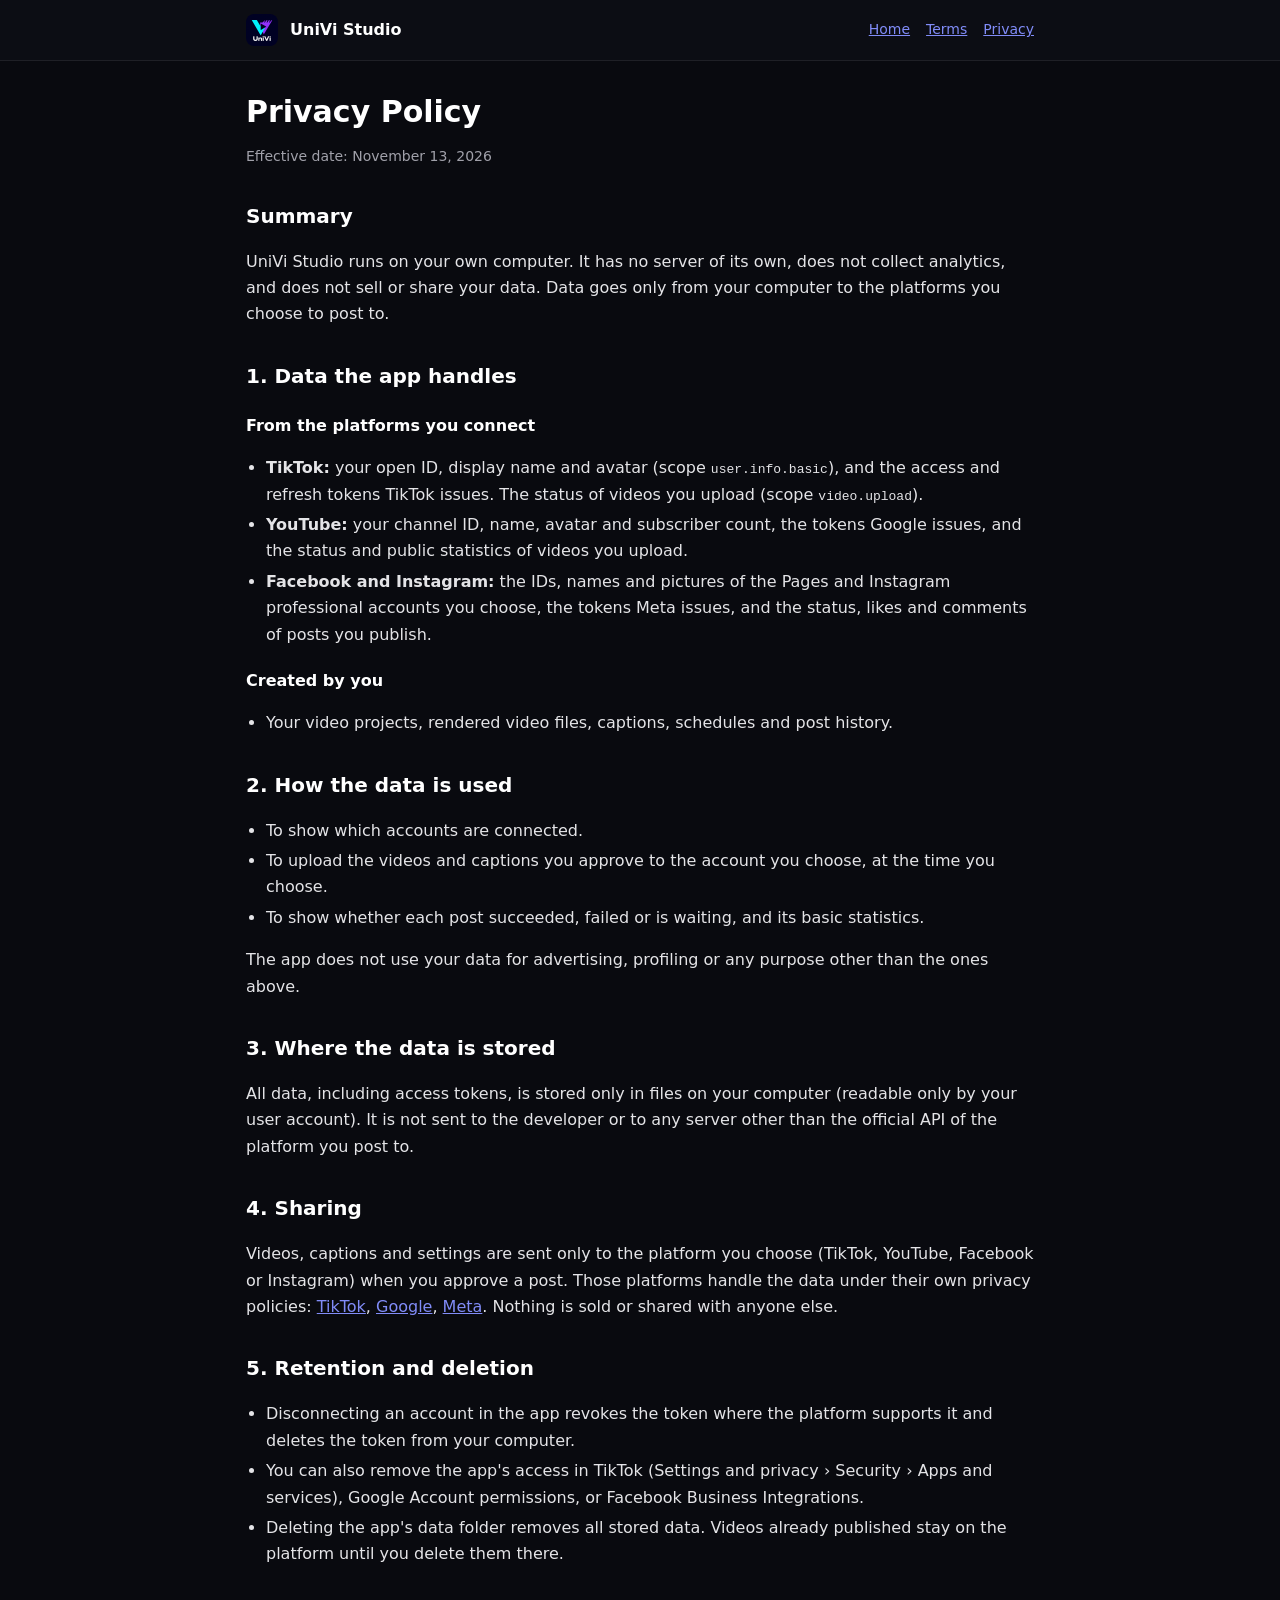
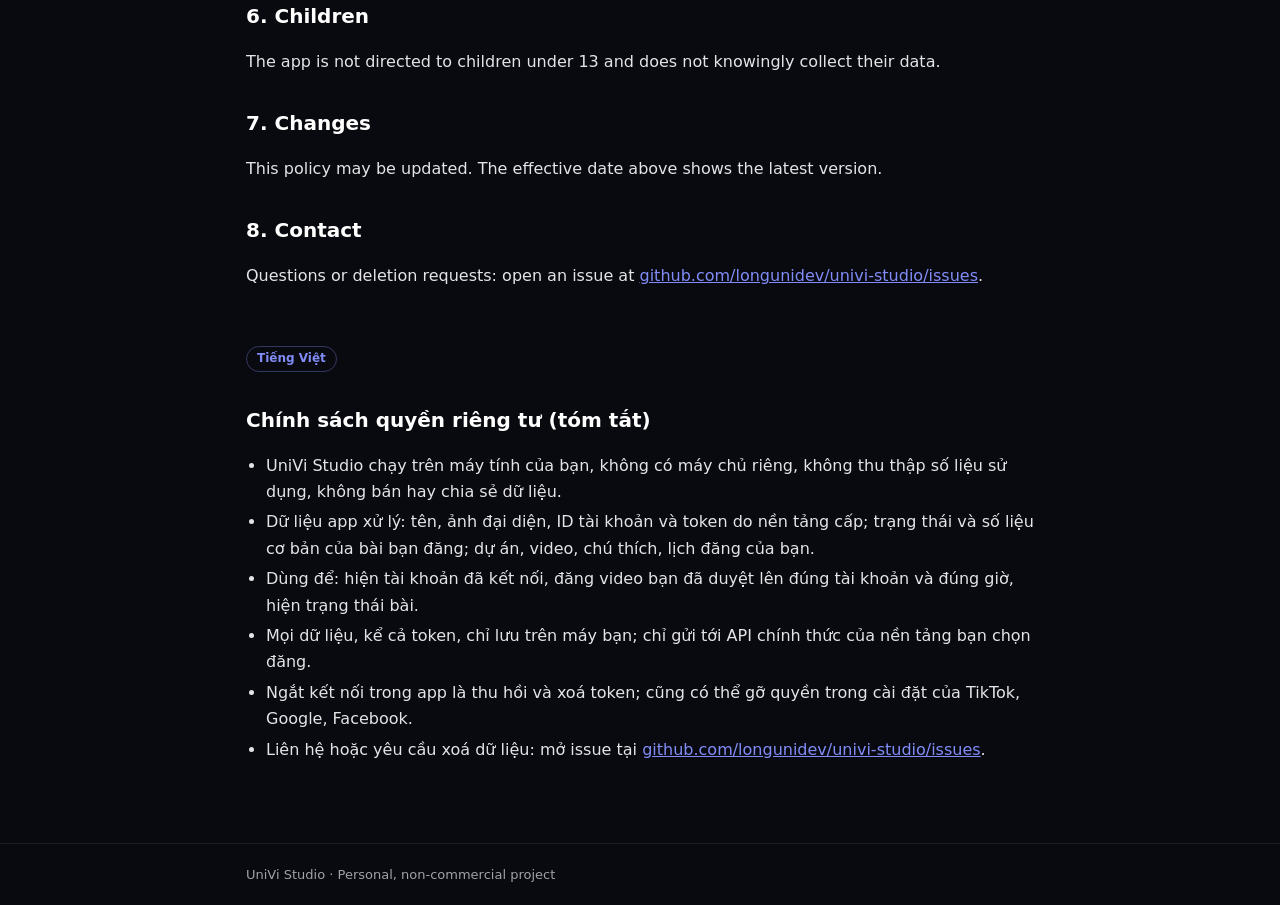
==== privacy.html @ f7f28e2b "Add UniVi Studio home, terms of service and privacy policy pages - Home page explains how the deskto" ====
<!doctype html>
<html lang="en">
<head>
<meta charset="utf-8">
<meta name="viewport" content="width=device-width, initial-scale=1">
<title>Privacy Policy · UniVi Studio</title>
<link rel="icon" href="logo.png">
<link rel="stylesheet" href="style.css">
</head>
<body>
<header>
  <div class="bar">
    <img src="logo.png" alt="">
    <strong>UniVi Studio</strong>
    <nav><a href="./">Home</a><a href="terms.html">Terms</a><a href="privacy.html">Privacy</a></nav>
  </div>
</header>
<main>
  <h1>Privacy Policy</h1>
  <p class="muted">Effective date: November 13, 2026</p>

  <h2>Summary</h2>
  <p>UniVi Studio runs on your own computer. It has no server of its own, does not collect analytics, and does not sell or share your data. Data goes only from your computer to the platforms you choose to post to.</p>

  <h2>1. Data the app handles</h2>
  <h3>From the platforms you connect</h3>
  <ul>
    <li><b>TikTok:</b> your open ID, display name and avatar (scope <code>user.info.basic</code>), and the access and refresh tokens TikTok issues. The status of videos you upload (scope <code>video.upload</code>).</li>
    <li><b>YouTube:</b> your channel ID, name, avatar and subscriber count, the tokens Google issues, and the status and public statistics of videos you upload.</li>
    <li><b>Facebook and Instagram:</b> the IDs, names and pictures of the Pages and Instagram professional accounts you choose, the tokens Meta issues, and the status, likes and comments of posts you publish.</li>
  </ul>
  <h3>Created by you</h3>
  <ul>
    <li>Your video projects, rendered video files, captions, schedules and post history.</li>
  </ul>

  <h2>2. How the data is used</h2>
  <ul>
    <li>To show which accounts are connected.</li>
    <li>To upload the videos and captions you approve to the account you choose, at the time you choose.</li>
    <li>To show whether each post succeeded, failed or is waiting, and its basic statistics.</li>
  </ul>
  <p>The app does not use your data for advertising, profiling or any purpose other than the ones above.</p>

  <h2>3. Where the data is stored</h2>
  <p>All data, including access tokens, is stored only in files on your computer (readable only by your user account). It is not sent to the developer or to any server other than the official API of the platform you post to.</p>

  <h2>4. Sharing</h2>
  <p>Videos, captions and settings are sent only to the platform you choose (TikTok, YouTube, Facebook or Instagram) when you approve a post. Those platforms handle the data under their own privacy policies: <a href="https://www.tiktok.com/legal/privacy-policy">TikTok</a>, <a href="https://policies.google.com/privacy">Google</a>, <a href="https://www.facebook.com/privacy/policy">Meta</a>. Nothing is sold or shared with anyone else.</p>

  <h2>5. Retention and deletion</h2>
  <ul>
    <li>Disconnecting an account in the app revokes the token where the platform supports it and deletes the token from your computer.</li>
    <li>You can also remove the app's access in TikTok (Settings and privacy › Security › Apps and services), Google Account permissions, or Facebook Business Integrations.</li>
    <li>Deleting the app's data folder removes all stored data. Videos already published stay on the platform until you delete them there.</li>
  </ul>

  <h2>6. Children</h2>
  <p>The app is not directed to children under 13 and does not knowingly collect their data.</p>

  <h2>7. Changes</h2>
  <p>This policy may be updated. The effective date above shows the latest version.</p>

  <h2>8. Contact</h2>
  <p>Questions or deletion requests: open an issue at <a href="https://github.com/longunidev/univi-studio/issues">github.com/longunidev/univi-studio/issues</a>.</p>

  <span class="lang">Tiếng Việt</span>
  <h2>Chính sách quyền riêng tư (tóm tắt)</h2>
  <ul>
    <li>UniVi Studio chạy trên máy tính của bạn, không có máy chủ riêng, không thu thập số liệu sử dụng, không bán hay chia sẻ dữ liệu.</li>
    <li>Dữ liệu app xử lý: tên, ảnh đại diện, ID tài khoản và token do nền tảng cấp; trạng thái và số liệu cơ bản của bài bạn đăng; dự án, video, chú thích, lịch đăng của bạn.</li>
    <li>Dùng để: hiện tài khoản đã kết nối, đăng video bạn đã duyệt lên đúng tài khoản và đúng giờ, hiện trạng thái bài.</li>
    <li>Mọi dữ liệu, kể cả token, chỉ lưu trên máy bạn; chỉ gửi tới API chính thức của nền tảng bạn chọn đăng.</li>
    <li>Ngắt kết nối trong app là thu hồi và xoá token; cũng có thể gỡ quyền trong cài đặt của TikTok, Google, Facebook.</li>
    <li>Liên hệ hoặc yêu cầu xoá dữ liệu: mở issue tại <a href="https://github.com/longunidev/univi-studio/issues">github.com/longunidev/univi-studio/issues</a>.</li>
  </ul>
</main>
<footer><div class="bar">UniVi Studio · Personal, non-commercial project</div></footer>
</body>
</html>
---- style.css ----
:root {
  --bg: #090a0f;
  --panel: #11121b;
  --border: rgba(255, 255, 255, 0.08);
  --text: #e4e4e7;
  --muted: #a1a1aa;
  --accent: #818cf8;
}
* { box-sizing: border-box; }
body {
  margin: 0;
  background: var(--bg);
  color: var(--text);
  font-family: "Be Vietnam Pro", system-ui, -apple-system, "Segoe UI", sans-serif;
  line-height: 1.65;
}
a { color: var(--accent); }
a:hover { color: #c7d2fe; }
header {
  border-bottom: 1px solid var(--border);
  background: #0c0d14;
}
.bar {
  max-width: 820px;
  margin: 0 auto;
  padding: 14px 16px;
  display: flex;
  align-items: center;
  gap: 12px;
  flex-wrap: wrap;
}
.bar img { width: 32px; height: 32px; border-radius: 8px; }
.bar strong { color: #fff; margin-right: auto; }
.bar nav { display: flex; gap: 16px; flex-wrap: wrap; font-size: 14px; }
main { max-width: 820px; margin: 0 auto; padding: 32px 16px 64px; }
h1 { color: #fff; font-size: 30px; line-height: 1.25; margin: 0 0 8px; }
h2 { color: #fff; font-size: 20px; margin: 32px 0 8px; }
h3 { color: #fff; font-size: 16px; margin: 20px 0 6px; }
.muted { color: var(--muted); font-size: 14px; }
.card {
  background: var(--panel);
  border: 1px solid var(--border);
  border-radius: 14px;
  padding: 18px 20px;
  margin: 16px 0;
}
.lang {
  display: inline-block;
  font-size: 12px;
  font-weight: 600;
  color: var(--accent);
  border: 1px solid rgba(129, 140, 248, 0.35);
  border-radius: 999px;
  padding: 2px 10px;
  margin-top: 40px;
}
ul { padding-left: 20px; }
li { margin: 4px 0; }
footer { border-top: 1px solid var(--border); color: var(--muted); font-size: 13px; }
footer .bar { padding: 20px 16px; }
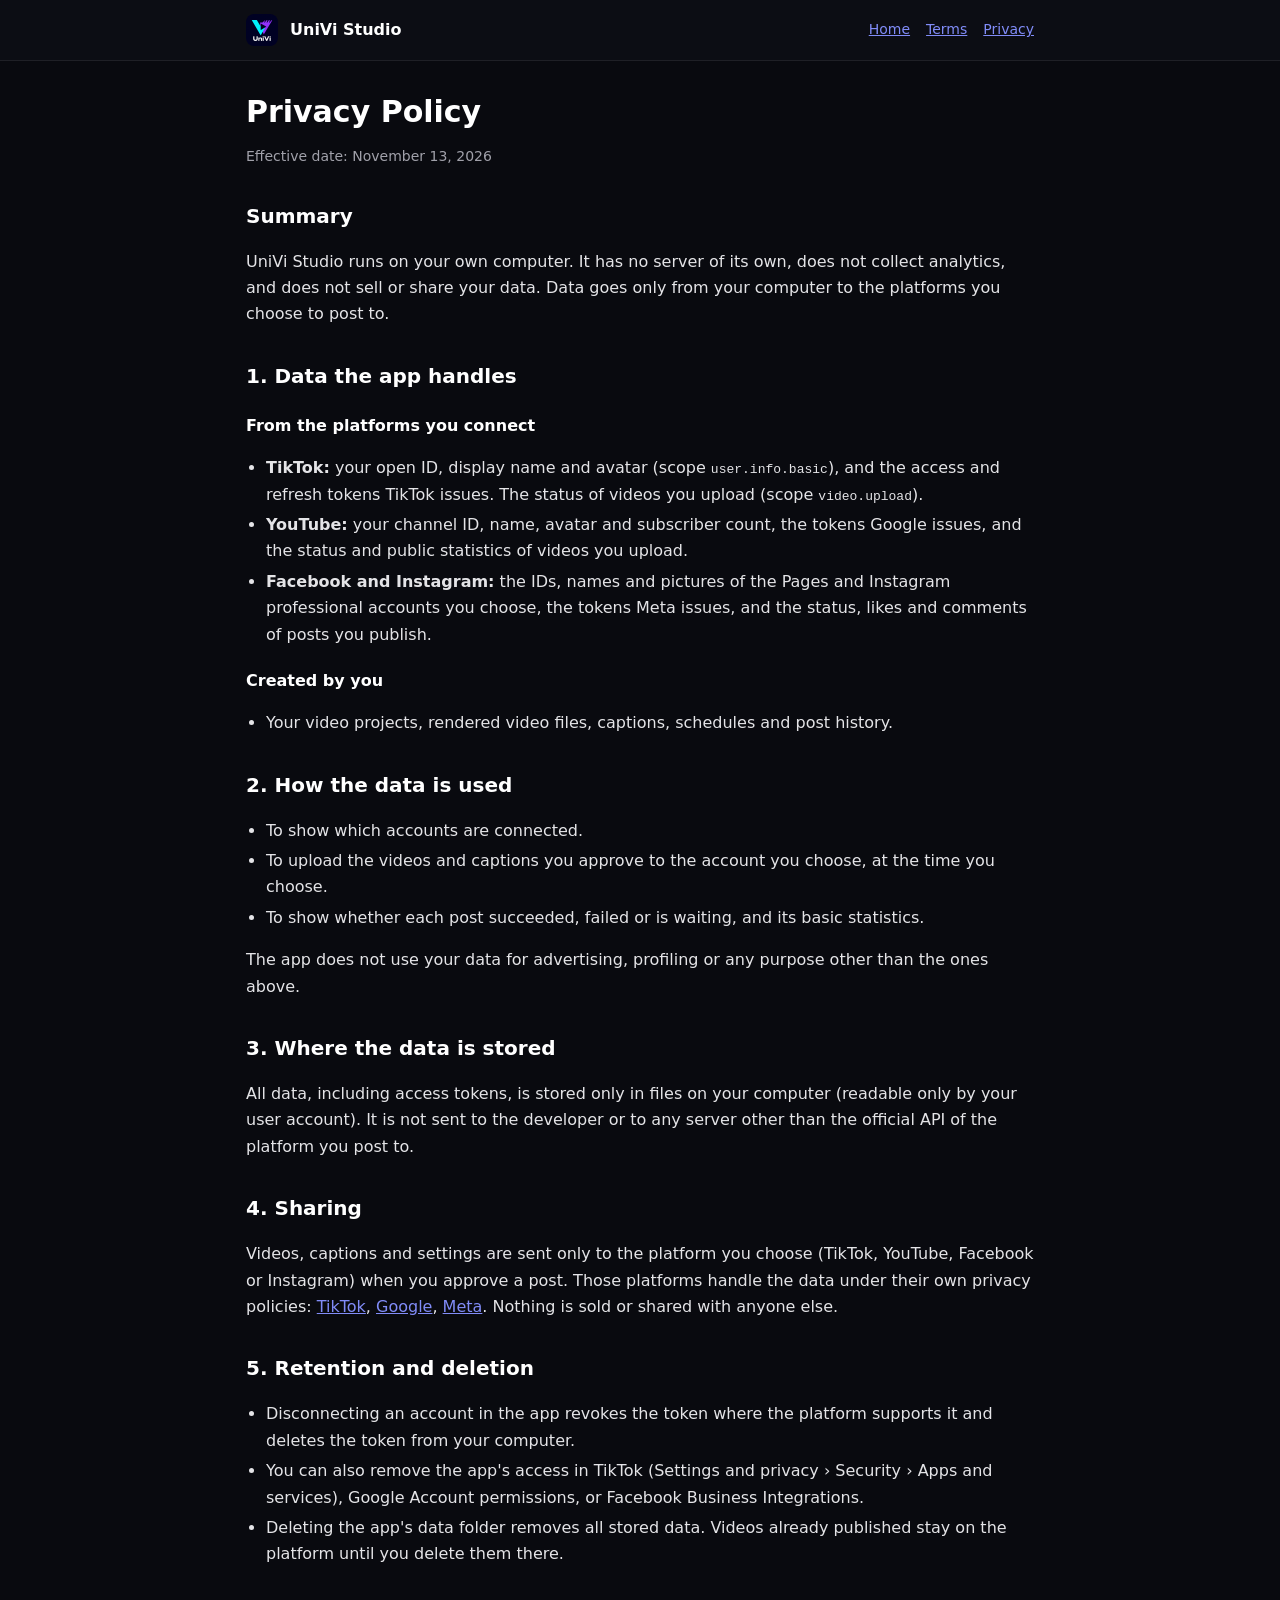
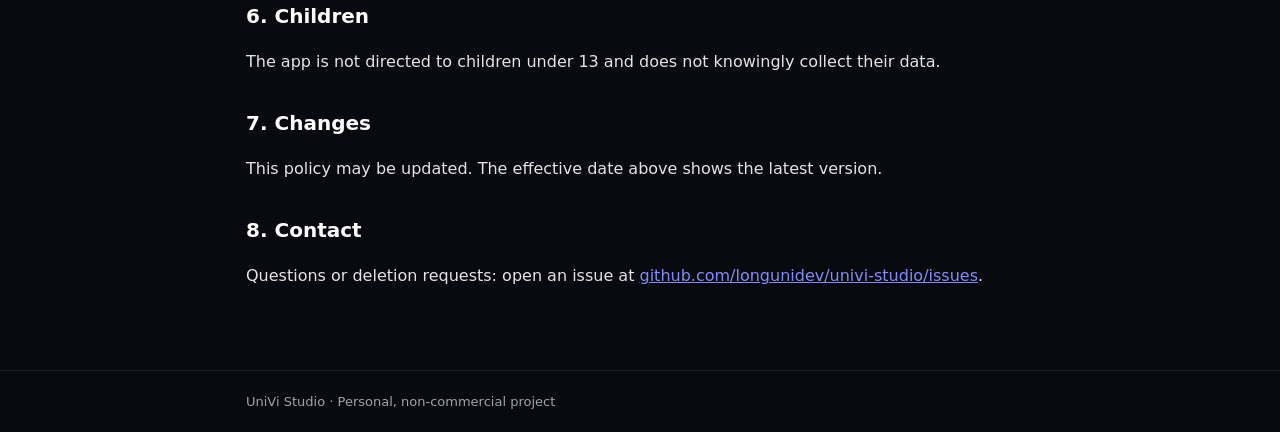
==== commit affb9a1a: "Use English only on all pages - Remove the Vietnamese summary sections from the home, terms and priv" ====
--- a/privacy.html
+++ b/privacy.html
@@ -63,17 +63,6 @@
 
   <h2>8. Contact</h2>
   <p>Questions or deletion requests: open an issue at <a href="https://github.com/longunidev/univi-studio/issues">github.com/longunidev/univi-studio/issues</a>.</p>
-
-  <span class="lang">Tiếng Việt</span>
-  <h2>Chính sách quyền riêng tư (tóm tắt)</h2>
-  <ul>
-    <li>UniVi Studio chạy trên máy tính của bạn, không có máy chủ riêng, không thu thập số liệu sử dụng, không bán hay chia sẻ dữ liệu.</li>
-    <li>Dữ liệu app xử lý: tên, ảnh đại diện, ID tài khoản và token do nền tảng cấp; trạng thái và số liệu cơ bản của bài bạn đăng; dự án, video, chú thích, lịch đăng của bạn.</li>
-    <li>Dùng để: hiện tài khoản đã kết nối, đăng video bạn đã duyệt lên đúng tài khoản và đúng giờ, hiện trạng thái bài.</li>
-    <li>Mọi dữ liệu, kể cả token, chỉ lưu trên máy bạn; chỉ gửi tới API chính thức của nền tảng bạn chọn đăng.</li>
-    <li>Ngắt kết nối trong app là thu hồi và xoá token; cũng có thể gỡ quyền trong cài đặt của TikTok, Google, Facebook.</li>
-    <li>Liên hệ hoặc yêu cầu xoá dữ liệu: mở issue tại <a href="https://github.com/longunidev/univi-studio/issues">github.com/longunidev/univi-studio/issues</a>.</li>
-  </ul>
 </main>
 <footer><div class="bar">UniVi Studio · Personal, non-commercial project</div></footer>
 </body>
--- a/style.css
+++ b/style.css
@@ -44,16 +44,6 @@
   padding: 18px 20px;
   margin: 16px 0;
 }
-.lang {
-  display: inline-block;
-  font-size: 12px;
-  font-weight: 600;
-  color: var(--accent);
-  border: 1px solid rgba(129, 140, 248, 0.35);
-  border-radius: 999px;
-  padding: 2px 10px;
-  margin-top: 40px;
-}
 ul { padding-left: 20px; }
 li { margin: 4px 0; }
 footer { border-top: 1px solid var(--border); color: var(--muted); font-size: 13px; }
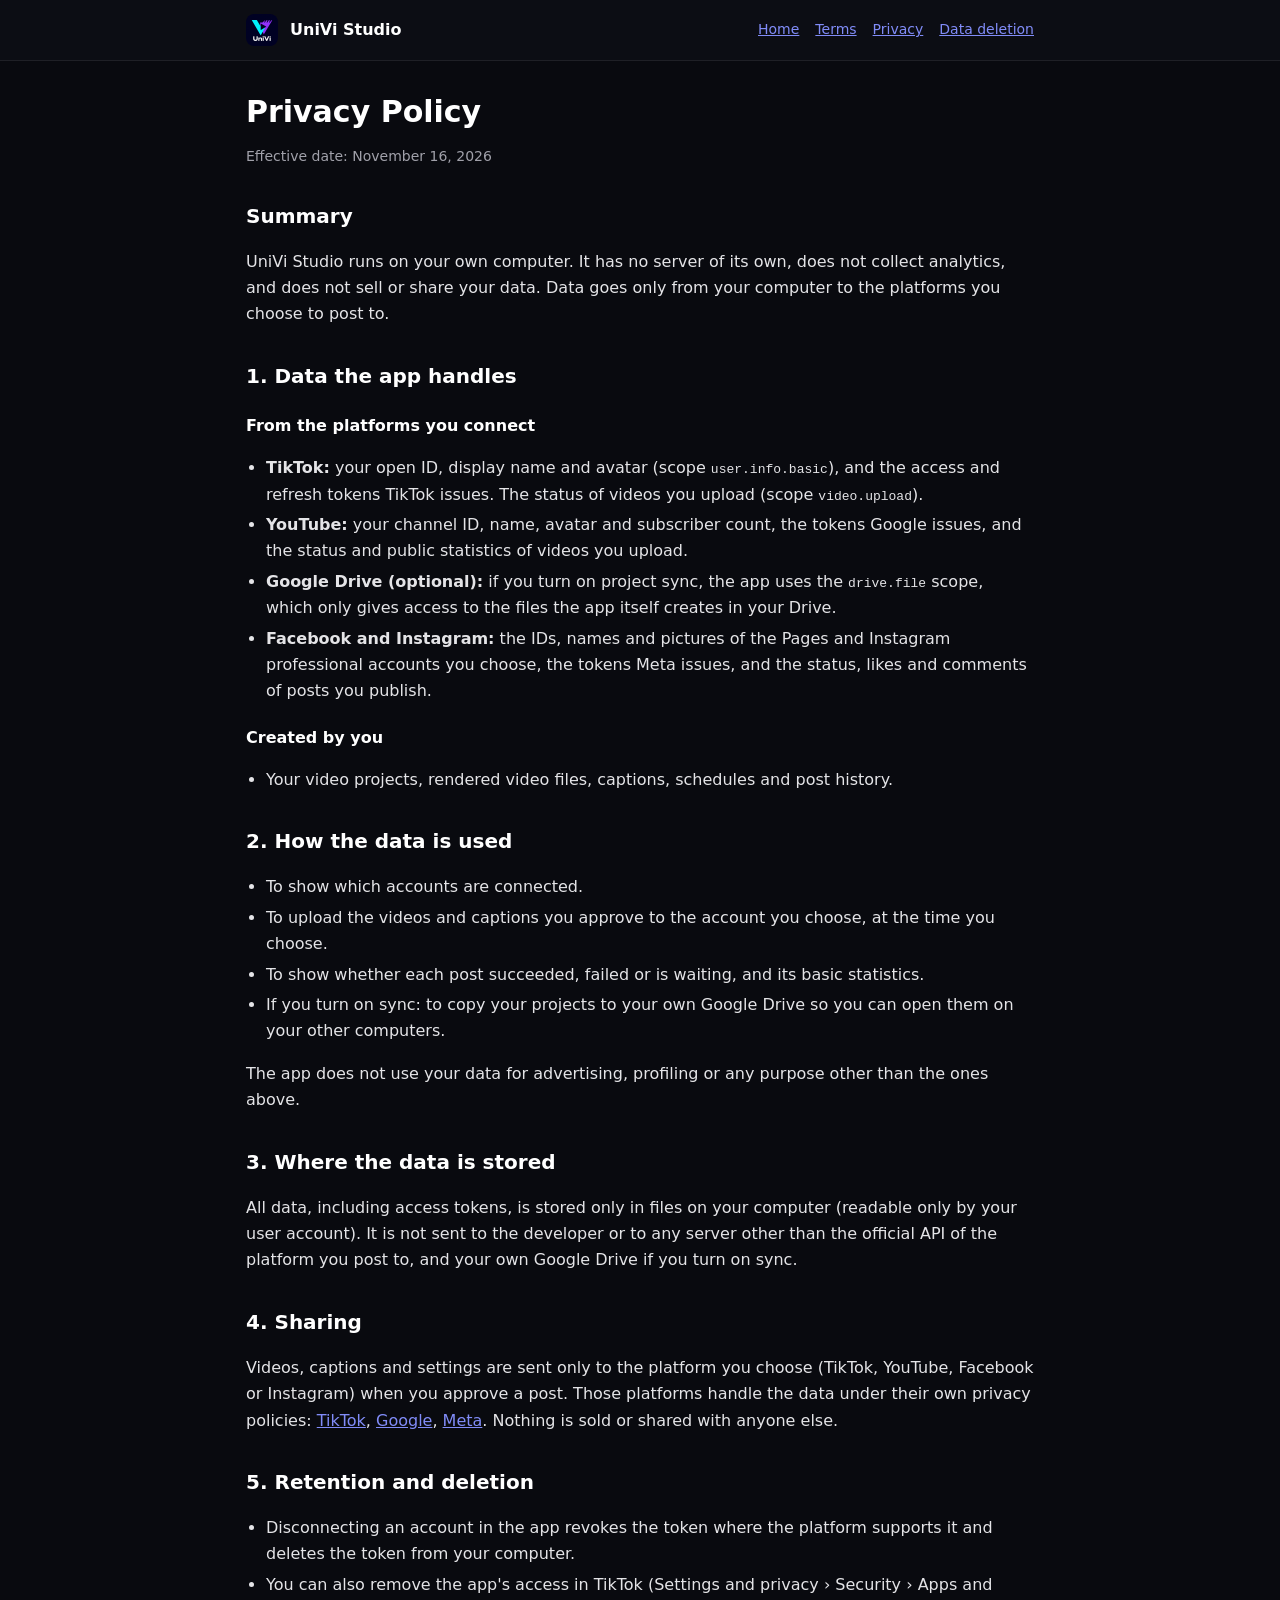
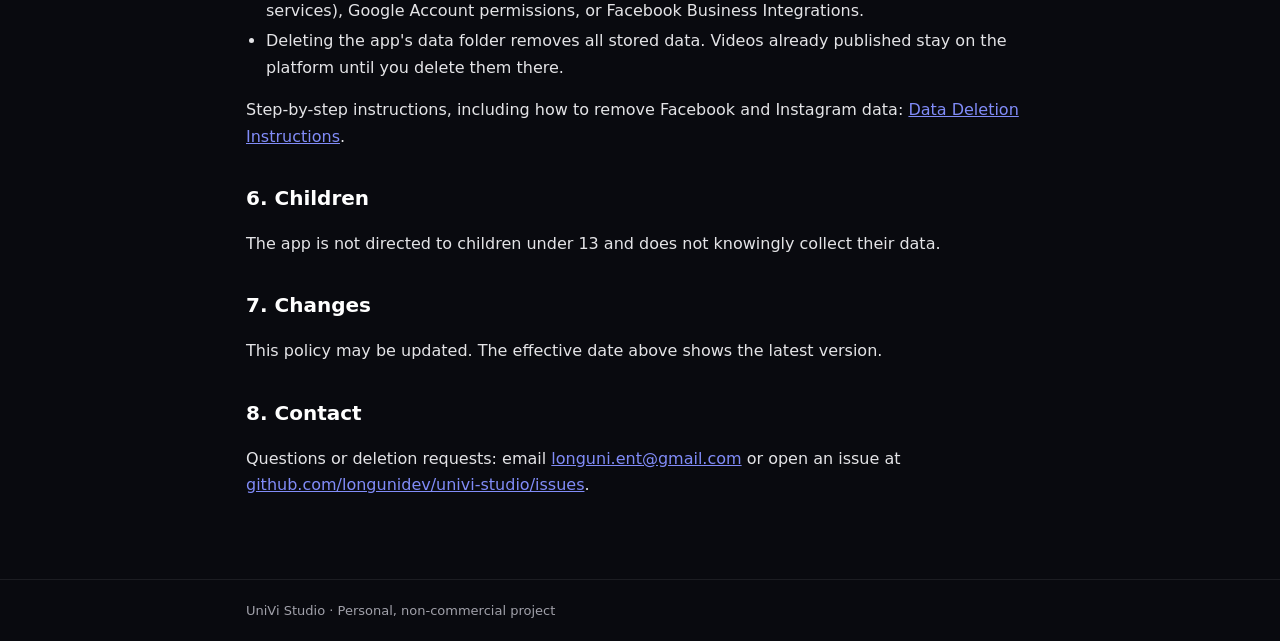
==== commit d12b6e32: "Add data deletion instructions page and link it from every page - New data-deletion.html: how to dis" ====
--- a/privacy.html
+++ b/privacy.html
@@ -12,12 +12,12 @@
   <div class="bar">
     <img src="logo.png" alt="">
     <strong>UniVi Studio</strong>
-    <nav><a href="./">Home</a><a href="terms.html">Terms</a><a href="privacy.html">Privacy</a></nav>
+    <nav><a href="./">Home</a><a href="terms.html">Terms</a><a href="privacy.html">Privacy</a><a href="data-deletion.html">Data deletion</a></nav>
   </div>
 </header>
 <main>
   <h1>Privacy Policy</h1>
-  <p class="muted">Effective date: November 13, 2026</p>
+  <p class="muted">Effective date: November 16, 2026</p>
 
   <h2>Summary</h2>
   <p>UniVi Studio runs on your own computer. It has no server of its own, does not collect analytics, and does not sell or share your data. Data goes only from your computer to the platforms you choose to post to.</p>
@@ -27,6 +27,7 @@
   <ul>
     <li><b>TikTok:</b> your open ID, display name and avatar (scope <code>user.info.basic</code>), and the access and refresh tokens TikTok issues. The status of videos you upload (scope <code>video.upload</code>).</li>
     <li><b>YouTube:</b> your channel ID, name, avatar and subscriber count, the tokens Google issues, and the status and public statistics of videos you upload.</li>
+    <li><b>Google Drive (optional):</b> if you turn on project sync, the app uses the <code>drive.file</code> scope, which only gives access to the files the app itself creates in your Drive.</li>
     <li><b>Facebook and Instagram:</b> the IDs, names and pictures of the Pages and Instagram professional accounts you choose, the tokens Meta issues, and the status, likes and comments of posts you publish.</li>
   </ul>
   <h3>Created by you</h3>
@@ -39,11 +40,12 @@
     <li>To show which accounts are connected.</li>
     <li>To upload the videos and captions you approve to the account you choose, at the time you choose.</li>
     <li>To show whether each post succeeded, failed or is waiting, and its basic statistics.</li>
+    <li>If you turn on sync: to copy your projects to your own Google Drive so you can open them on your other computers.</li>
   </ul>
   <p>The app does not use your data for advertising, profiling or any purpose other than the ones above.</p>
 
   <h2>3. Where the data is stored</h2>
-  <p>All data, including access tokens, is stored only in files on your computer (readable only by your user account). It is not sent to the developer or to any server other than the official API of the platform you post to.</p>
+  <p>All data, including access tokens, is stored only in files on your computer (readable only by your user account). It is not sent to the developer or to any server other than the official API of the platform you post to, and your own Google Drive if you turn on sync.</p>
 
   <h2>4. Sharing</h2>
   <p>Videos, captions and settings are sent only to the platform you choose (TikTok, YouTube, Facebook or Instagram) when you approve a post. Those platforms handle the data under their own privacy policies: <a href="https://www.tiktok.com/legal/privacy-policy">TikTok</a>, <a href="https://policies.google.com/privacy">Google</a>, <a href="https://www.facebook.com/privacy/policy">Meta</a>. Nothing is sold or shared with anyone else.</p>
@@ -54,6 +56,7 @@
     <li>You can also remove the app's access in TikTok (Settings and privacy › Security › Apps and services), Google Account permissions, or Facebook Business Integrations.</li>
     <li>Deleting the app's data folder removes all stored data. Videos already published stay on the platform until you delete them there.</li>
   </ul>
+  <p>Step-by-step instructions, including how to remove Facebook and Instagram data: <a href="data-deletion.html">Data Deletion Instructions</a>.</p>
 
   <h2>6. Children</h2>
   <p>The app is not directed to children under 13 and does not knowingly collect their data.</p>
@@ -62,7 +65,7 @@
   <p>This policy may be updated. The effective date above shows the latest version.</p>
 
   <h2>8. Contact</h2>
-  <p>Questions or deletion requests: open an issue at <a href="https://github.com/longunidev/univi-studio/issues">github.com/longunidev/univi-studio/issues</a>.</p>
+  <p>Questions or deletion requests: email <a href="mailto:longuni.ent@gmail.com">longuni.ent@gmail.com</a> or open an issue at <a href="https://github.com/longunidev/univi-studio/issues">github.com/longunidev/univi-studio/issues</a>.</p>
 </main>
 <footer><div class="bar">UniVi Studio · Personal, non-commercial project</div></footer>
 </body>
